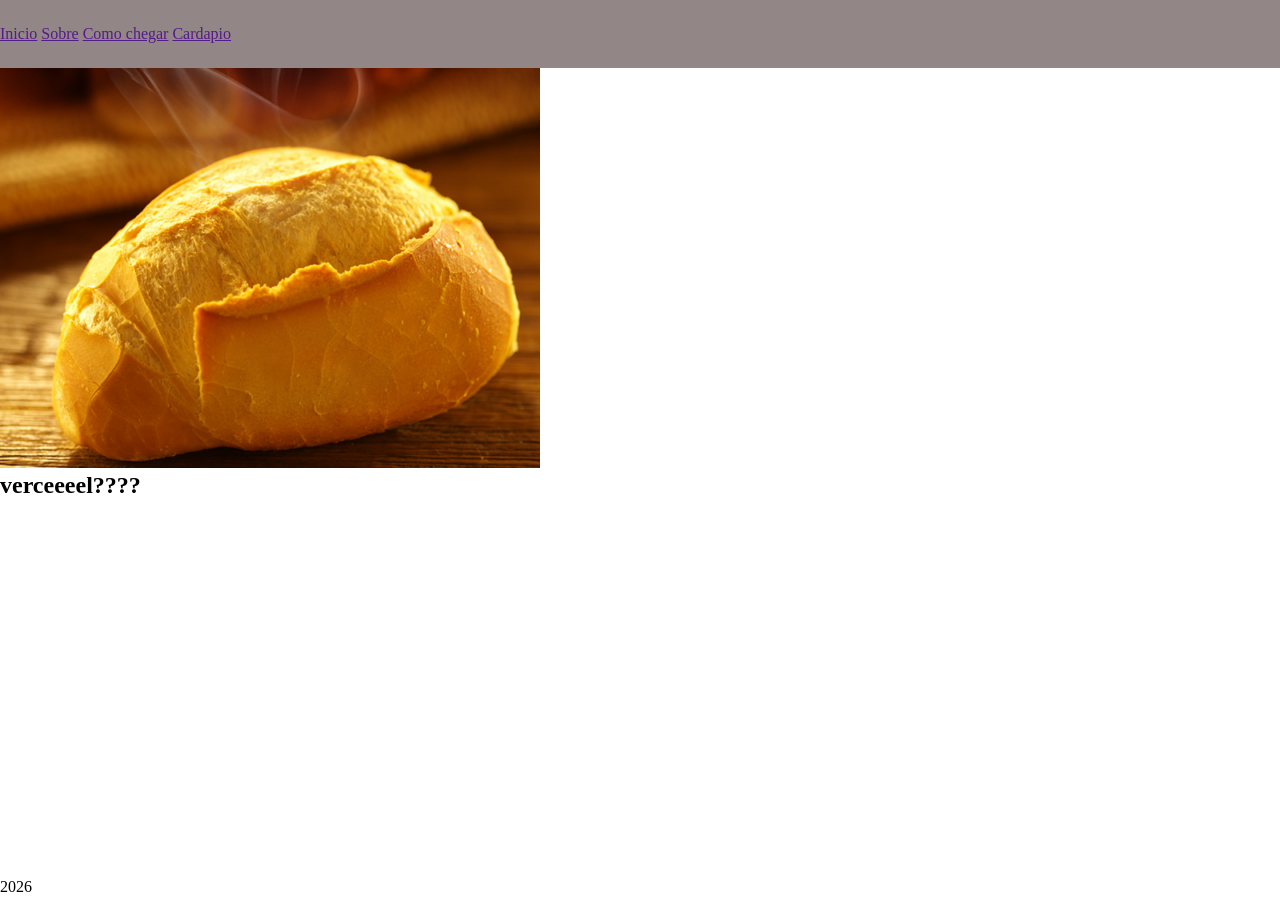
==== index.html @ 5df883b9 "terminar" ====
<!DOCTYPE html>
<html lang="pt-BR">

<head>
    <meta charset="UTF-8" />
    <meta name="viewport" content="width=device-width, initial-scale=1.0" />
    <link rel="stylesheet" href="./css/home.css">
    <title>Padoca Magica</title>
</head>

<body>
    <header id="Header" class="header">
        
        <nav class="navegar">
            <a href="">Inicio</a>
            <a href="">Sobre</a>
            <a href="">Como chegar</a>
            <a href="">Cardapio</a>
        </nav>
        
    </header>
    
    <main id="content" clas="content">
        <section id="hero" class="hero"> 
        <img src="./assets/img/heroImage.png" alt="logo da padoca">
        <svg><use href="./assets/icons/seta.svg"></svg>
        <h1>verceeeel????</h1>
    </section>
</main>


</body>

<footer class="footer">
    <P>2026</P>
</footer>
</html>
---- css/home.css ----
@import url(layout.css);

.hero{
background-color: var(--cor-alternativa);

    height: 90vh;
    
}
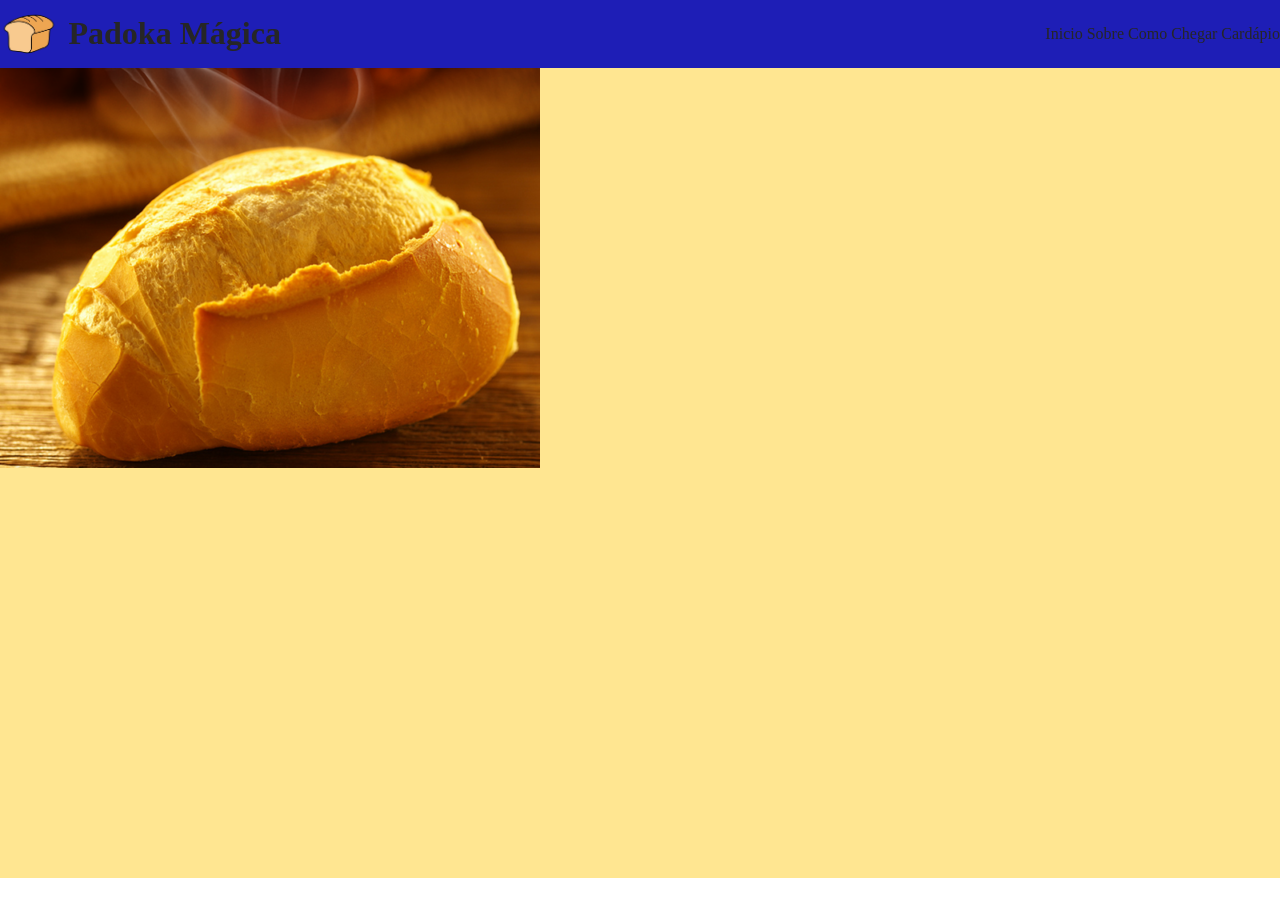
==== commit 2cee51a9: "n sei" ====
--- a/index.html
+++ b/index.html
@@ -1,37 +1,38 @@
 <!DOCTYPE html>
-<html lang="pt-BR">
-
+<html lang=" pt-BR">
+ 
 <head>
-    <meta charset="UTF-8" />
-    <meta name="viewport" content="width=device-width, initial-scale=1.0" />
-    <link rel="stylesheet" href="./css/home.css">
-    <title>Padoca Magica</title>
+<meta charset="UTF-8"/>
+<meta name=""viewport
+ content="wdth=device-width, initial-scale=1.0">
+  <title>Padoca Mágica</title>
+  <link rel="stylesheet" href=" ./css/home.css">
 </head>
-
-<body>
-    <header id="Header" class="header">
-        
-        <nav class="navegar">
+ 
+ <body>
+    <header id="header" class="header">
+        <div class="logoContainer">
+ 
+            <img src="./assets/img/LogoImage.png" alt="Logo da padoca">
+            <h1>Padoka Mágica</h1>
+        </div>
+ 
+        <nav class="navigation">
             <a href="">Inicio</a>
             <a href="">Sobre</a>
-            <a href="">Como chegar</a>
-            <a href="">Cardapio</a>
+            <a href="">Como Chegar</a>
+            <a href="">Cardápio</a>
         </nav>
-        
+       
+   
     </header>
-    
-    <main id="content" clas="content">
-        <section id="hero" class="hero"> 
-        <img src="./assets/img/heroImage.png" alt="logo da padoca">
-        <svg><use href="./assets/icons/seta.svg"></svg>
-        <h1>verceeeel????</h1>
-    </section>
-</main>
-
-
-</body>
-
-<footer class="footer">
-    <P>2026</P>
-</footer>
+ 
+    <main id="content">
+        <section id="hero" class="hero">
+            <img src="./assets/img/heroImage.png" alt="Pão quentinho">
+            <svg><use href="./assets/icons/seta.svg"></use></svg>
+        </section>
+       
+    </main>
+ </body>
 </html>
--- a/css/home.css
+++ b/css/home.css
@@ -1,8 +1,7 @@
 @import url(layout.css);
-
-.hero{
-background-color: var(--cor-alternativa);
-
+ 
+.hero {
+    background-color: var(--cor-alternativa);
+ 
     height: 90vh;
-    
 }
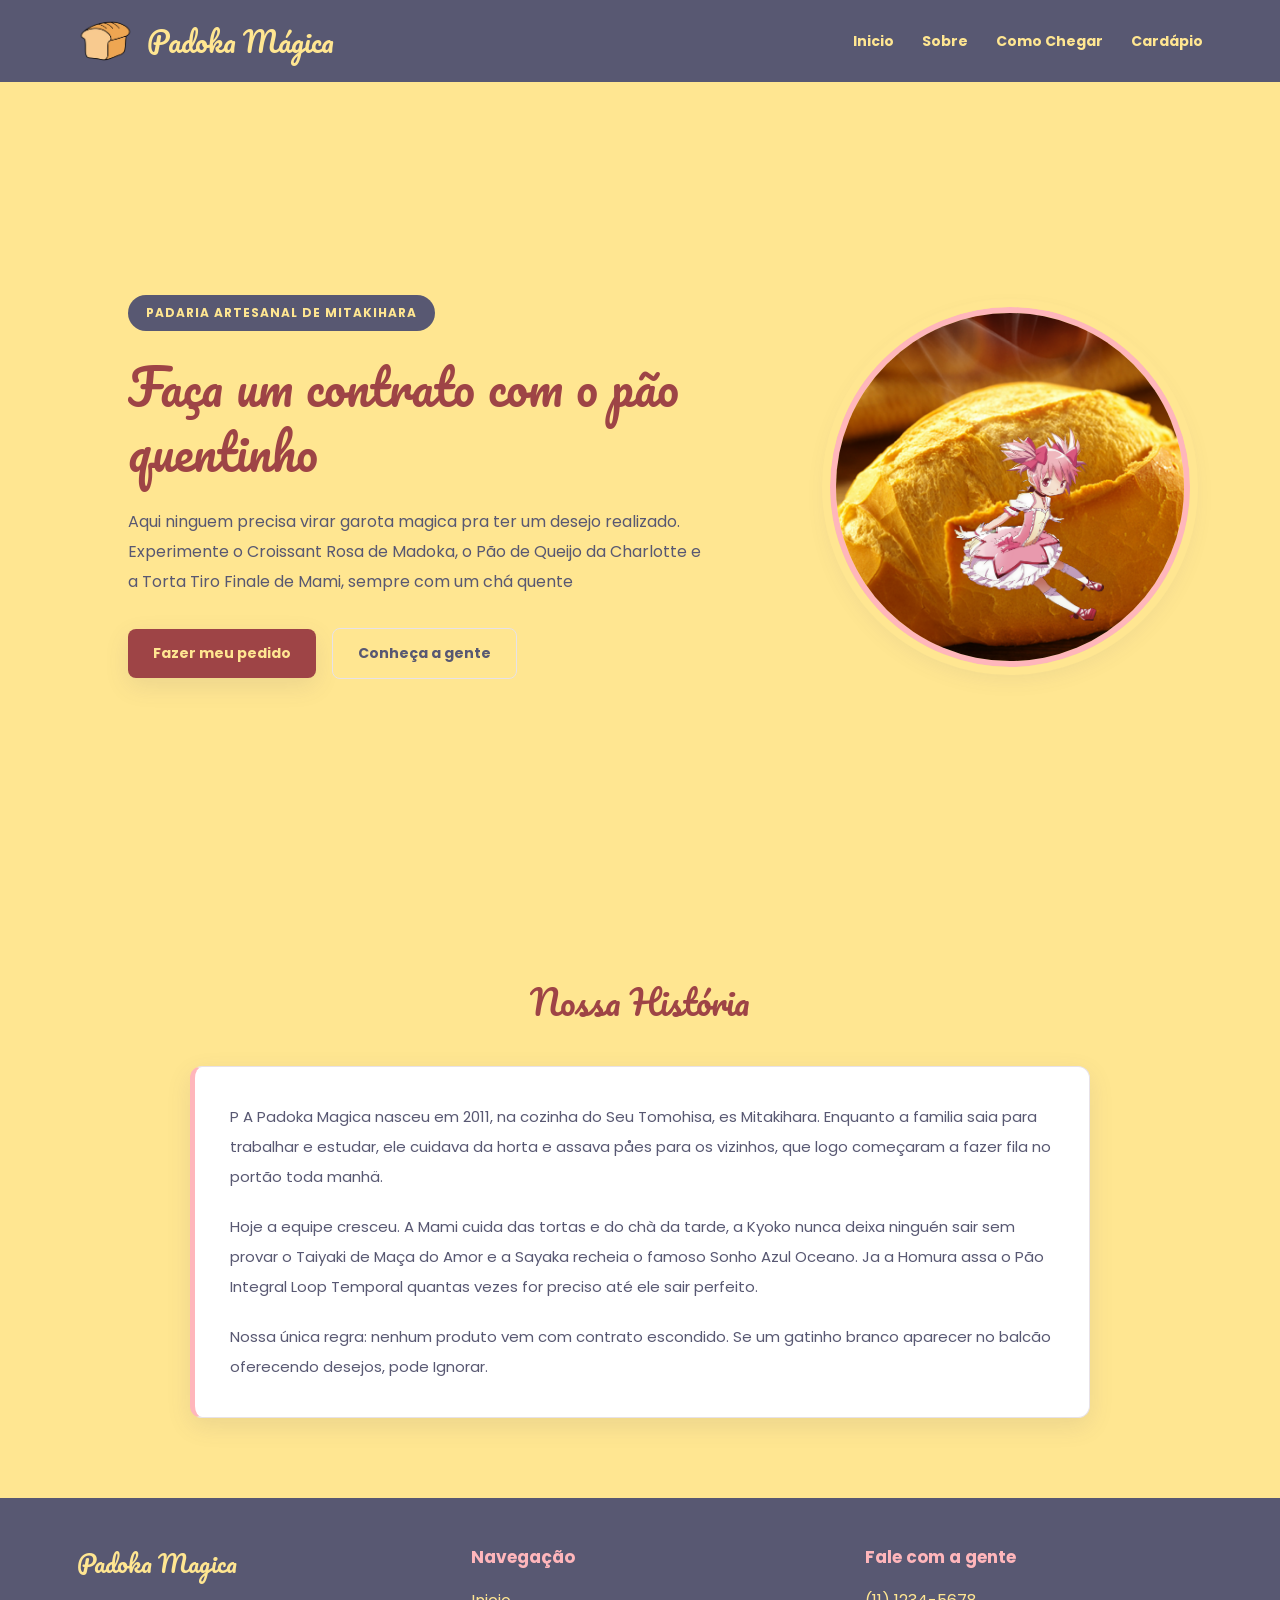
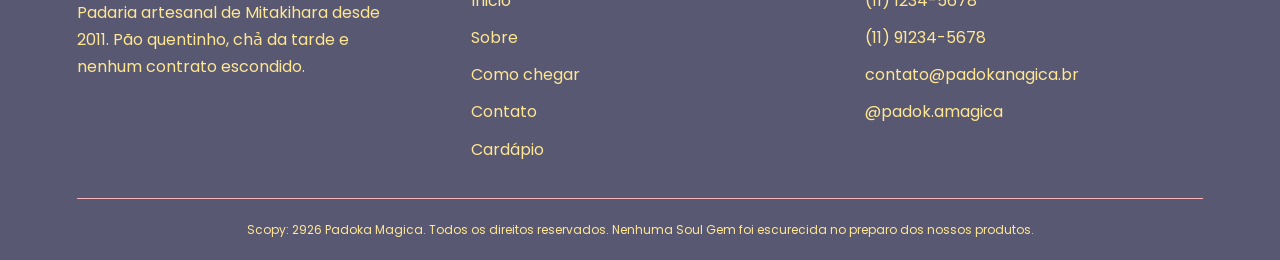
==== commit 22908b1b: "quase la" ====
--- a/index.html
+++ b/index.html
@@ -1,38 +1,109 @@
 <!DOCTYPE html>
 <html lang=" pt-BR">
- 
+
 <head>
-<meta charset="UTF-8"/>
-<meta name=""viewport
- content="wdth=device-width, initial-scale=1.0">
-  <title>Padoca Mágica</title>
-  <link rel="stylesheet" href=" ./css/home.css">
+    <meta charset="UTF-8" />
+    <meta name="" viewport content="wdth=device-width, initial-scale=1.0">
+    <title>Padoca Mágica</title>
+    <link rel="stylesheet" href=" ./css/home.css">
 </head>
- 
- <body>
+
+<body>
     <header id="header" class="header">
         <div class="logoContainer">
- 
+
             <img src="./assets/img/LogoImage.png" alt="Logo da padoca">
             <h1>Padoka Mágica</h1>
         </div>
- 
+
         <nav class="navigation">
             <a href="">Inicio</a>
             <a href="">Sobre</a>
             <a href="">Como Chegar</a>
             <a href="">Cardápio</a>
         </nav>
-       
-   
+
+
     </header>
- 
+
     <main id="content">
         <section id="hero" class="hero">
-            <img src="./assets/img/heroImage.png" alt="Pão quentinho">
-            <svg><use href="./assets/icons/seta.svg"></use></svg>
+            <div class="heroTexto">
+                <p class="heroTag">Padaria artesanal de Mitakihara</p>
+                <h1 class="heroTitulo">Faça um contrato com o pão quentinho</h1>
+                <p>
+                    Aqui ninguem precisa virar garota magica pra ter um desejo realizado. Experimente o Croissant Rosa
+                    de Madoka, o Pão de Queijo da Charlotte e a Torta Tiro Finale de Mami, sempre com um chá quente
+                </p>
+                <div class="heroBotoes">
+                    <a href="#contato" class="botao">Fazer meu pedido</a>
+                    <a href="#historia" class="botaoSecundario">Conheça a gente
+                    </a>
+
+                </div>
+            </div>
+
+            <div class="heroImagem">
+                <img src="./assets/img/heroImage.png" alt="Pão artesanal" class="imagemPao">
+
+                <img src="./assets/img/Madoka.png" class="imagemSobreposta">
+            </div>
         </section>
-       
+
+        <section id="historia" class="historia">
+            <h2 class="titulosecao">Nossa História</h2>
+            <div class="historiaconteudo">
+                <div class="historiaTexto">
+                    P
+                    A Padoka Magica nasceu em 2011, na cozinha do Seu Tomohisa, es Mitakihara. Enquanto a familia saia
+                    para trabalhar e estudar, ele cuidava da horta e assava påes para os vizinhos, que logo começaram a
+                    fazer fila no portão toda manhä.
+                    </p>
+                    <p>
+                        Hoje a equipe cresceu. A Mami cuida das tortas e do chà da tarde, a Kyoko nunca deixa ninguén
+                        sair sem provar o Taiyaki de Maça do Amor e a Sayaka recheia o famoso Sonho Azul Oceano. Ja a
+                        Homura assa o Pão Integral Loop Temporal quantas vezes for preciso até ele sair perfeito.
+                    </p>
+                    <p>
+                        Nossa única regra: nenhum produto vem com contrato escondido. Se um gatinho branco aparecer no
+                        balcão oferecendo desejos, pode Ignorar.
+                    </p>
+                </div>
+            </div>
+        </section>
+
+        <footer id="footer" class="footer">
+            <div class="footerContainer">
+                <div class="footerColuna">
+                    <p class="footerLogo">Padoka Magica</p>
+                    Padaria artesanal de Mitakihara desde 2011. Pão quentinho, chả da tarde e nenhum contrato escondido.
+                    </p>
+                </div>
+                <div class="footerColuna">
+                    <h3>Navegação</h3>
+                    <a href="./index.html#hero">Inicio</a>
+                    <a href="./index.html#historia">Sobre</a>
+                    <a href="/index.html#comoChegar">Como chegar</a>
+                    <a href="/index.html#contato">Contato</a>
+                    <a href="">Cardápio</a>
+                </div>
+                <div class="footerColuna">
+                    <h3>Fale com a gente</h3>
+                    <p>(11) 1234-5678</p>
+                    <p>(11) 91234-5678</p>
+                    <p>contato@padokanagica.br</p>
+                    <p>@padok.amagica</p>
+                </div>
+            </div>
+            <div class="copyright">
+                Scopy: 2926 Padoka Magica. Todos os direitos reservados. Nenhuma Soul Gem foi escurecida no preparo dos
+                nossos produtos.
+                </p>
+            </div>
+        </footer>
+
+
     </main>
- </body>
+</body>
+
 </html>
--- a/css/home.css
+++ b/css/home.css
@@ -1,7 +1,190 @@
-@import url(layout.css);
- 
+
+@import url('./layout.css');
+
+/* DESTAQUE PRINCIPAL */
 .hero {
-    background-color: var(--cor-alternativa);
- 
-    height: 90vh;
-}+    min-height: 90vh;
+    padding: 80px 10%;
+    background-color: var(--cor-amarela);
+
+    display: flex;
+    align-items: center;
+    justify-content: flex-start;
+
+    position: relative;
+    overflow: hidden;
+}
+
+/* DETALHE DECORATIVO */
+.heroImagem {
+    position: absolute;
+    width: 360px;
+    height: 360px;
+
+    right: 7%;
+    top: 50%;
+    transform: translateY(-50%);
+
+    border: 6px solid var(--cor-rosa);
+    outline: 8px solid var(--cor-amarela);
+    border-radius: 50%;
+
+    background-color: var(--cor-branca);
+    box-shadow: var(--sombra);
+}
+
+/* IMAGEM DO PÃO */
+.imagemPao {
+    width: 100%;
+    height: 100%;
+
+    object-fit: cover;
+    border-radius: 50%;
+}
+
+/* IMAGEM POR CIMA DO PÃO */
+.imagemSobreposta {
+    position: absolute;
+
+    width: 150px;
+    height: auto;
+
+    right: 80px;
+    bottom: 40px;
+
+    object-fit: contain;
+    z-index: 2;
+}
+
+.heroTexto {
+    width: 60%;
+    max-width: 680px;
+    position: relative;
+    z-index: 1;
+}
+
+.heroTag {
+    display: inline-block;
+    margin-bottom: 24px;
+    padding: 9px 18px;
+
+    background-color: var(--cor-azul);
+    color: var(--cor-branca);
+
+    border-radius: 30px;
+    font-size: 12px;
+    font-weight: bold;
+    letter-spacing: 1px;
+    text-transform: uppercase;
+}
+
+.heroTitulo {
+    margin-bottom: 22px;
+    color: var(--cor-vermelho);
+
+    font-family: "Fonte Titulo", cursive;
+    font-size: 48px;
+    font-weight: normal;
+    line-height: 1.35;
+}
+
+.heroTexto > p:not(.heroTag) {
+    max-width: 580px;
+    margin-bottom: 30px;
+
+    color: var(--cor-principal);
+    font-size: 16px;
+    line-height: 1.9;
+}
+
+/* BOTÕES */
+.heroBotoes {
+    display: flex;
+    align-items: center;
+    gap: 16px;
+    flex-wrap: wrap;
+}
+
+.botao,
+.botaoSecundario {
+    display: inline-block;
+    padding: 14px 25px;
+    border-radius: 8px;
+
+    font-family: "Fonte Corpo", sans-serif;
+    font-size: 14px;
+    font-weight: bold;
+    text-decoration: none;
+
+    transition:
+        background-color 0.3s ease,
+        color 0.3s ease,
+        transform 0.3s ease,
+        box-shadow 0.3s ease;
+}
+
+.botao {
+    background-color: var(--cor-vermelho);
+    color: var(--cor-branca);
+    box-shadow: var(--sombra);
+}
+
+.botao:hover {
+    background-color: var(--cor-principal);
+    transform: translateY(-3px);
+}
+
+.botaoSecundario {
+    background-color: var(--cor-branca);
+    color: var(--cor-principal);
+    border: 1px solid var(--borda);
+}
+
+.botaoSecundario:hover {
+    background-color: var(--cor-rosa);
+    color: var(--cor-principal);
+    transform: translateY(-3px);
+}
+
+/* HISTÓRIA */
+.historia {
+    padding: 80px 10%;
+    background-color: var(--cor-branca);
+}
+
+.titulosecao {
+    margin-bottom: 35px;
+    color: var(--cor-vermelho);
+
+    font-family: "Fonte Titulo", cursive;
+    font-size: 34px;
+    font-weight: normal;
+    text-align: center;
+}
+
+.historiaconteudo {
+    max-width: 900px;
+    margin: 0 auto;
+    padding: 35px;
+
+    background-color: #FFFFFF;
+    border: 1px solid var(--borda);
+    border-left: 5px solid var(--cor-rosa);
+    border-radius: 12px;
+
+    box-shadow: var(--sombra);
+}
+
+.historiaTexto {
+    color: var(--texto-principal);
+    font-size: 15px;
+    line-height: 2;
+}
+
+.historiaTexto p {
+    margin-bottom: 20px;
+}
+
+.historiaTexto p:last-child {
+    margin-bottom: 0;
+}
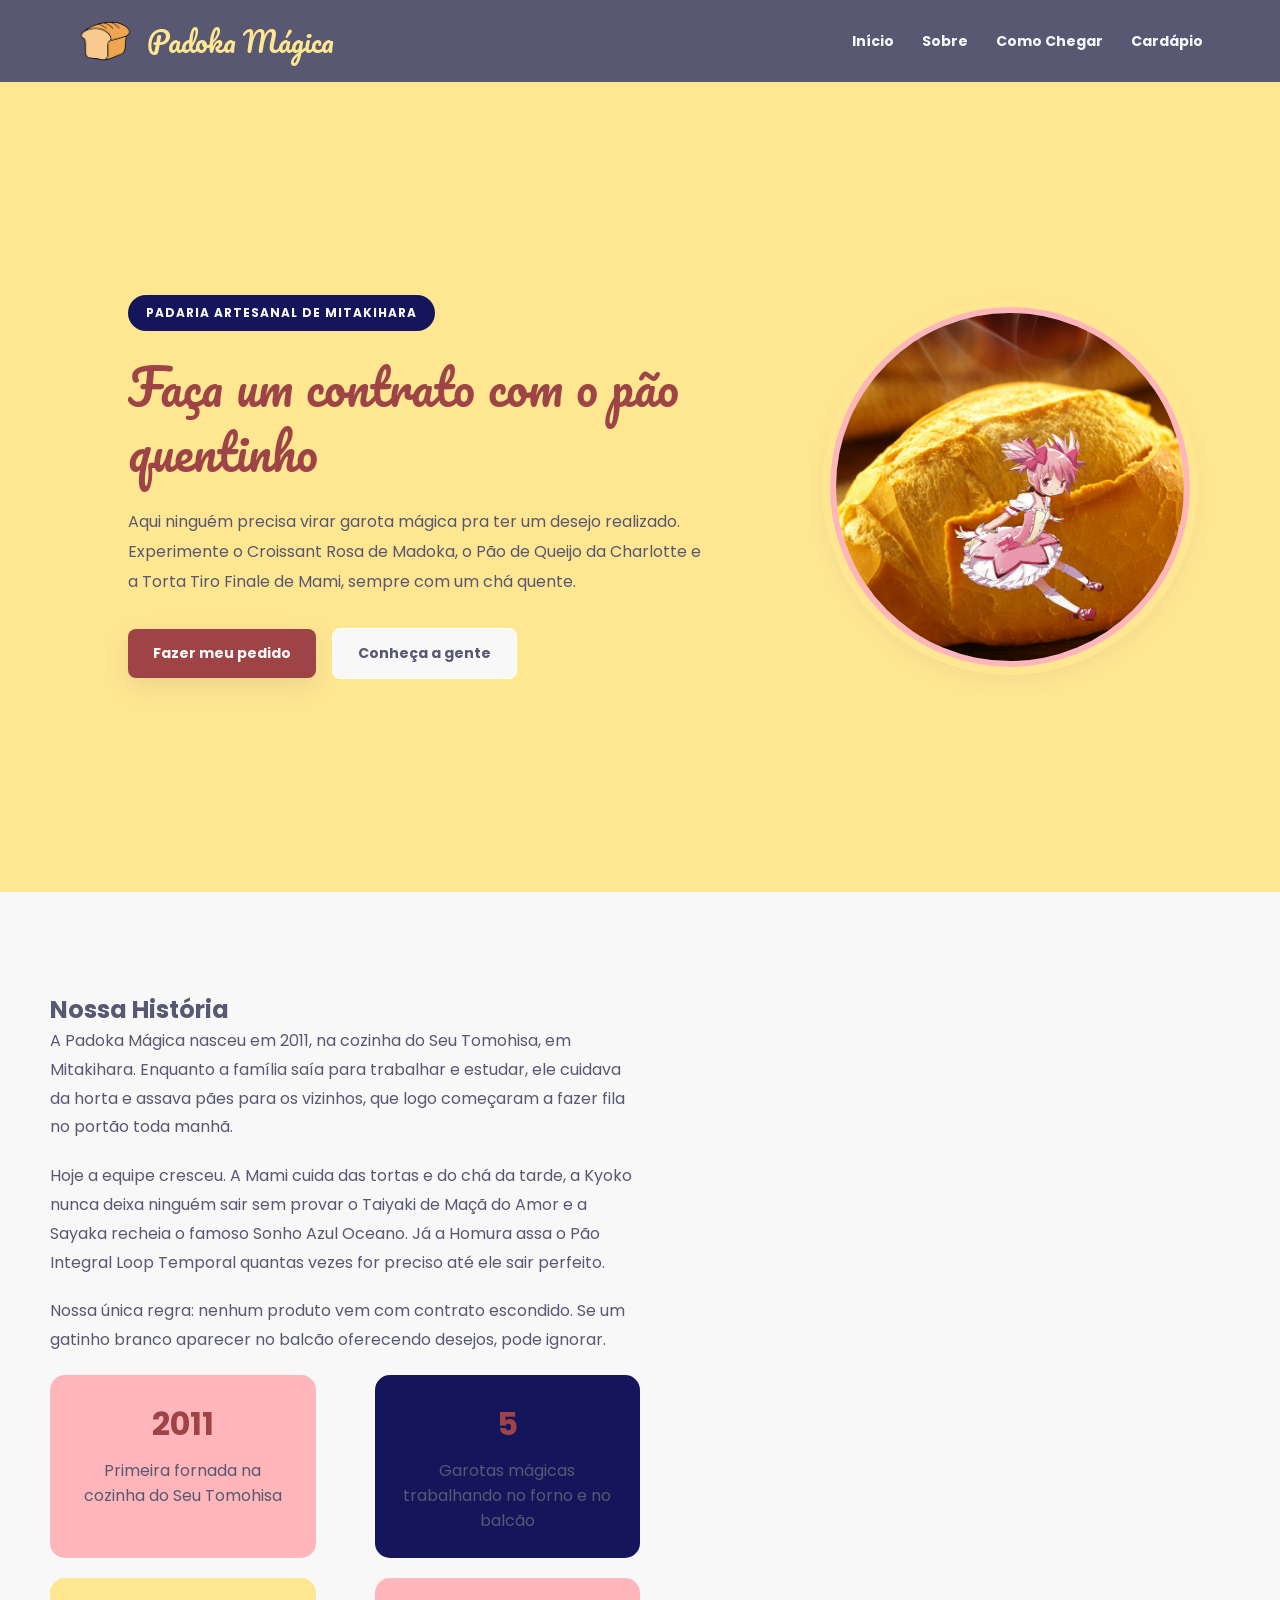
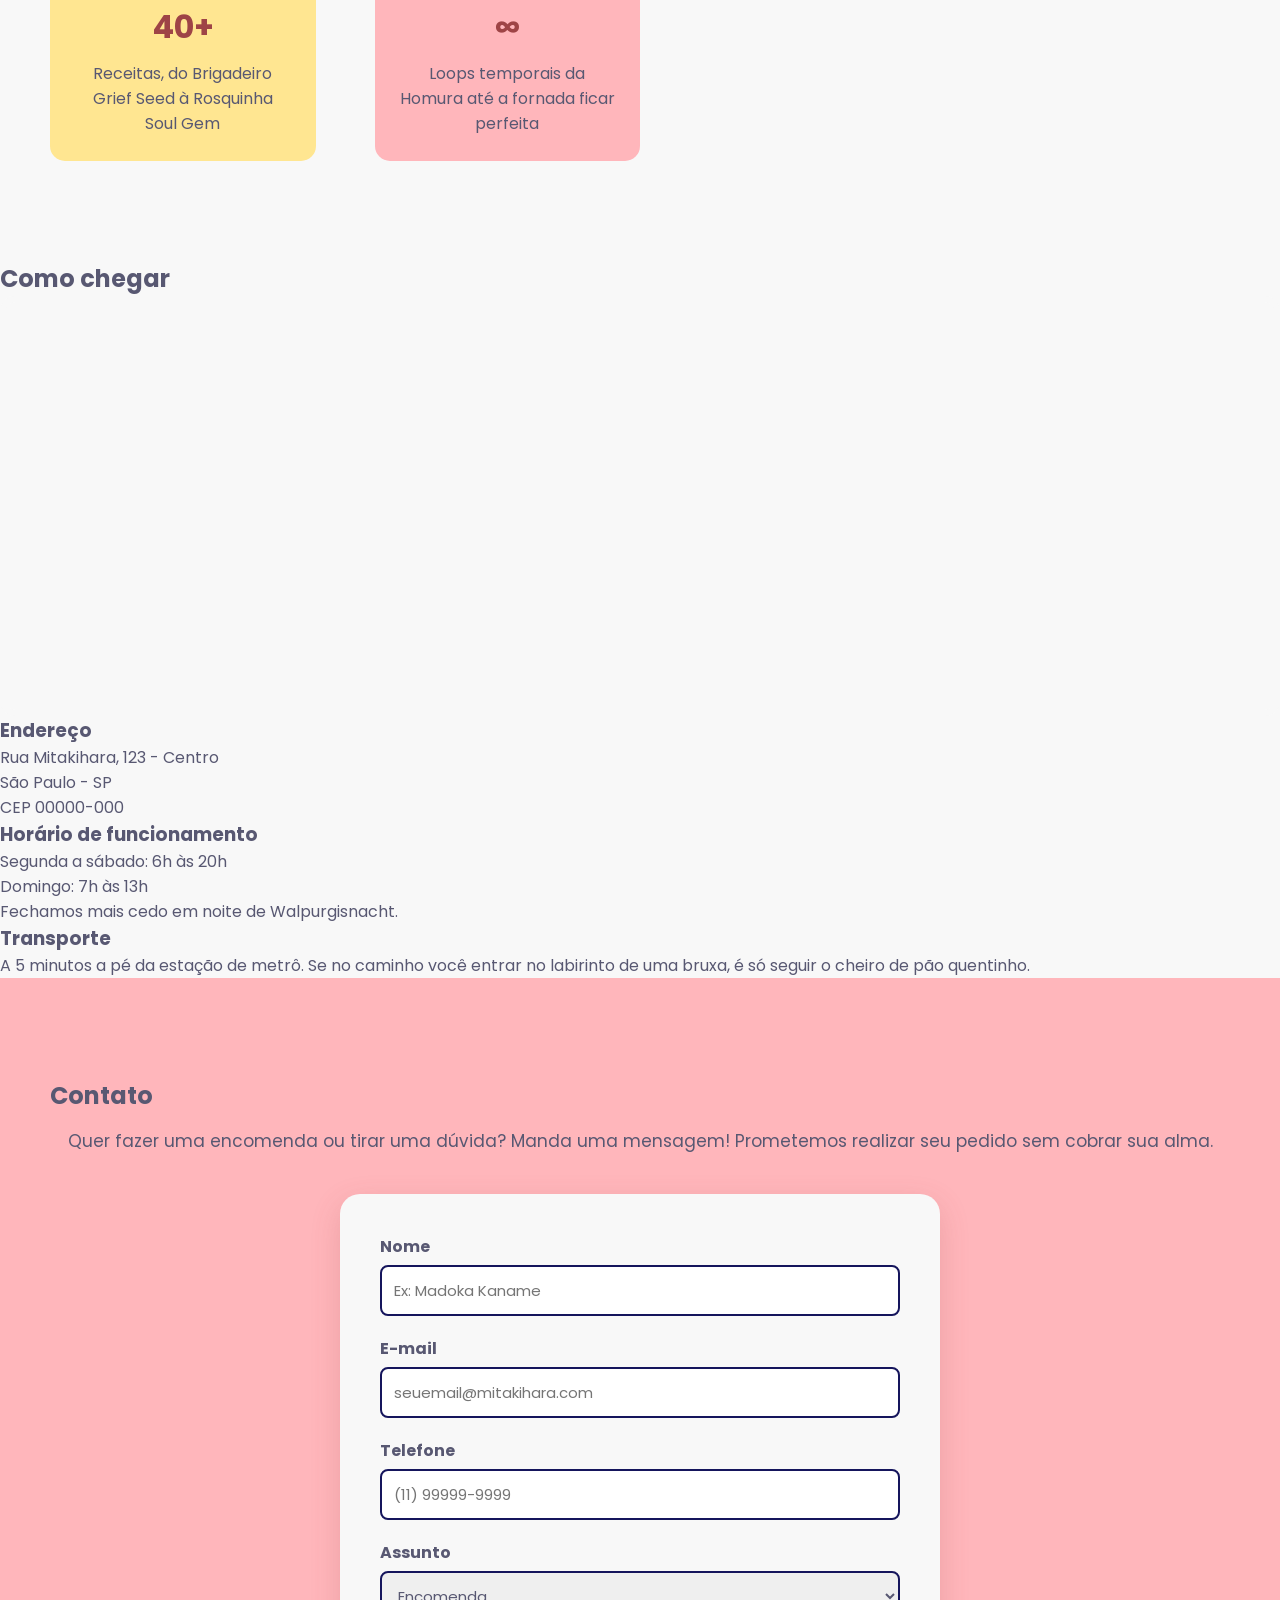
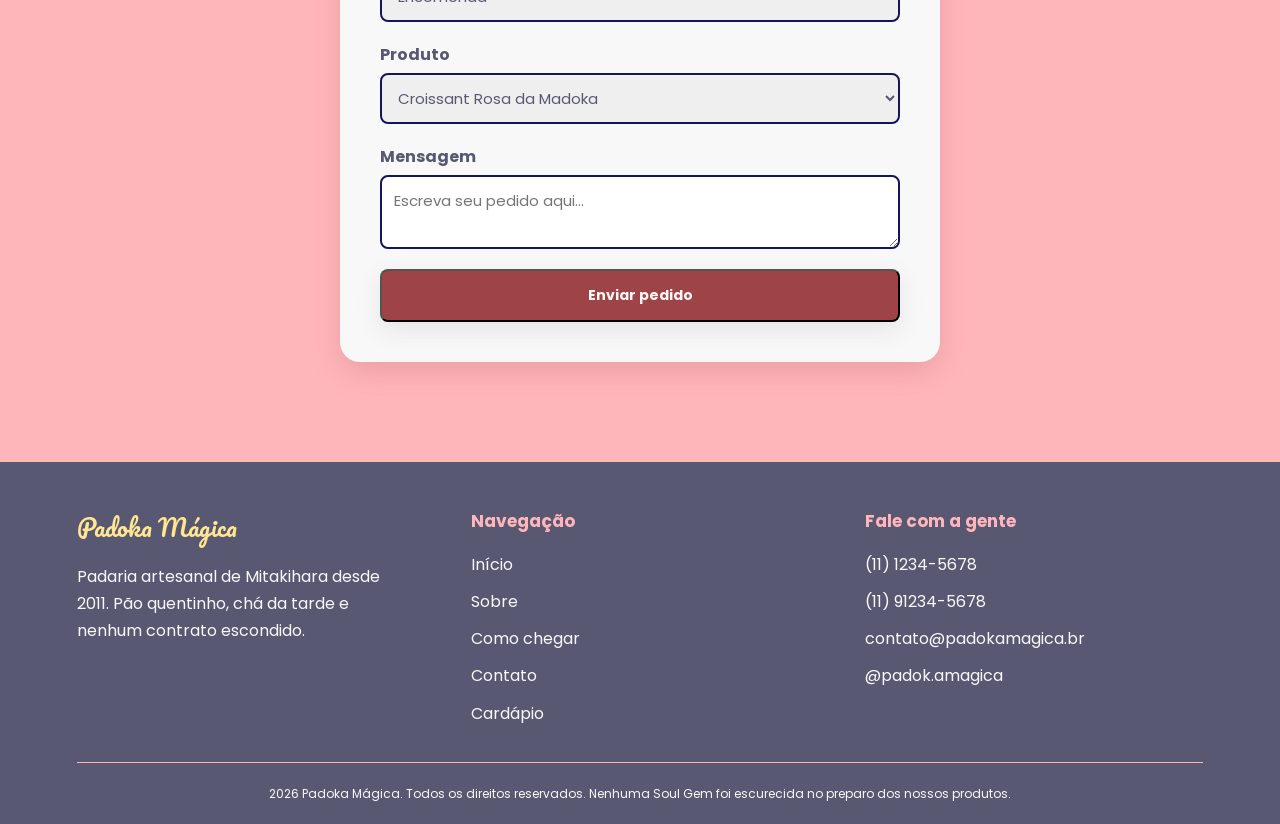
==== commit 306d2343: "so fznd save" ====
--- a/index.html
+++ b/index.html
@@ -1,109 +1,196 @@
 <!DOCTYPE html>
-<html lang=" pt-BR">
-
+<html lang="pt-BR">
+ 
 <head>
     <meta charset="UTF-8" />
-    <meta name="" viewport content="wdth=device-width, initial-scale=1.0">
-    <title>Padoca Mágica</title>
-    <link rel="stylesheet" href=" ./css/home.css">
+    <meta name="viewport" content="width=device-width, initial-scale=1.0" />
+    <title>Padoka Mágica</title>
+    <link rel="stylesheet" href="./css/home.css">
 </head>
-
+ 
 <body>
     <header id="header" class="header">
         <div class="logoContainer">
-
-            <img src="./assets/img/LogoImage.png" alt="Logo da padoca">
+            <img src="./assets/img/LogoImage.png" alt="Logo da Padoka Mágica">
             <h1>Padoka Mágica</h1>
         </div>
-
+ 
         <nav class="navigation">
-            <a href="">Inicio</a>
-            <a href="">Sobre</a>
-            <a href="">Como Chegar</a>
-            <a href="">Cardápio</a>
+            <a href="#hero">Início</a>
+            <a href="#historia">Sobre</a>
+            <a href="#comoChegar">Como Chegar</a>
+            <a href="#cardapio">Cardápio</a>
         </nav>
-
-
     </header>
-
+ 
     <main id="content">
         <section id="hero" class="hero">
             <div class="heroTexto">
                 <p class="heroTag">Padaria artesanal de Mitakihara</p>
                 <h1 class="heroTitulo">Faça um contrato com o pão quentinho</h1>
                 <p>
-                    Aqui ninguem precisa virar garota magica pra ter um desejo realizado. Experimente o Croissant Rosa
-                    de Madoka, o Pão de Queijo da Charlotte e a Torta Tiro Finale de Mami, sempre com um chá quente
+                    Aqui ninguém precisa virar garota mágica pra ter um desejo realizado. Experimente o Croissant Rosa
+                    de Madoka, o Pão de Queijo da Charlotte e a Torta Tiro Finale de Mami, sempre com um chá quente.
                 </p>
                 <div class="heroBotoes">
                     <a href="#contato" class="botao">Fazer meu pedido</a>
-                    <a href="#historia" class="botaoSecundario">Conheça a gente
-                    </a>
-
+                    <a href="#historia" class="botaoSecundario">Conheça a gente</a>
                 </div>
             </div>
-
+ 
             <div class="heroImagem">
                 <img src="./assets/img/heroImage.png" alt="Pão artesanal" class="imagemPao">
-
-                <img src="./assets/img/Madoka.png" class="imagemSobreposta">
+                <img src="./assets/img/Madoka.png" alt="Madoka segurando um croissant rosa" class="imagemSobreposta">
             </div>
         </section>
-
+ 
         <section id="historia" class="historia">
-            <h2 class="titulosecao">Nossa História</h2>
-            <div class="historiaconteudo">
+            <h2 class="tituloSecao">Nossa História</h2>
+            <div class="historiaConteudo">
                 <div class="historiaTexto">
-                    P
-                    A Padoka Magica nasceu em 2011, na cozinha do Seu Tomohisa, es Mitakihara. Enquanto a familia saia
-                    para trabalhar e estudar, ele cuidava da horta e assava påes para os vizinhos, que logo começaram a
-                    fazer fila no portão toda manhä.
+                    <p>
+                        A Padoka Mágica nasceu em 2011, na cozinha do Seu Tomohisa, em Mitakihara. Enquanto a família
+                        saía para trabalhar e estudar, ele cuidava da horta e assava pães para os vizinhos, que logo
+                        começaram a fazer fila no portão toda manhã.
                     </p>
                     <p>
-                        Hoje a equipe cresceu. A Mami cuida das tortas e do chà da tarde, a Kyoko nunca deixa ninguén
-                        sair sem provar o Taiyaki de Maça do Amor e a Sayaka recheia o famoso Sonho Azul Oceano. Ja a
+                        Hoje a equipe cresceu. A Mami cuida das tortas e do chá da tarde, a Kyoko nunca deixa ninguém
+                        sair sem provar o Taiyaki de Maçã do Amor e a Sayaka recheia o famoso Sonho Azul Oceano. Já a
                         Homura assa o Pão Integral Loop Temporal quantas vezes for preciso até ele sair perfeito.
                     </p>
                     <p>
                         Nossa única regra: nenhum produto vem com contrato escondido. Se um gatinho branco aparecer no
-                        balcão oferecendo desejos, pode Ignorar.
+                        balcão oferecendo desejos, pode ignorar.
+                    </p>
+                </div>
+ 
+                <div class="historiaCards">
+                    <div class="card">
+                        <span class="cardNumero">2011</span>
+                        <p>Primeira fornada na cozinha do Seu Tomohisa</p>
+                    </div>
+ 
+                    <div class="card cardAzul">
+                        <span class="cardNumero">5</span>
+                        <p>Garotas mágicas trabalhando no forno e no balcão</p>
+                    </div>
+ 
+                    <div class="card cardAmarelo">
+                        <span class="cardNumero">40+</span>
+                        <p>Receitas, do Brigadeiro Grief Seed à Rosquinha Soul Gem</p>
+                    </div>
+ 
+                    <div class="card">
+                        <span class="cardNumero">&infin;</span>
+                        <p>Loops temporais da Homura até a fornada ficar perfeita</p>
+                    </div>
+                </div>
+            </div>
+        </section>
+ 
+        <section id="comoChegar" class="comoChegar">
+            <h2 class="tituloSecao">Como chegar</h2>
+            <div class="comoChegarConteudo">
+                <div class="mapa">
+                    <iframe
+                        src="https://maps.google.com/maps?q=Pra%C3%A7a%20da%20S%C3%A9%2C%20S%C3%A3o%20Paulo&z=15&output=embed"
+                        loading="lazy" title="Mapa da Padoka Mágica"></iframe>
+                </div>
+                <div class="infoEndereco">
+                    <h3>Endereço</h3>
+                    <p>
+                        Rua Mitakihara, 123 - Centro<br />São Paulo - SP<br />CEP 00000-000
+                    </p>
+                    <h3>Horário de funcionamento</h3>
+                    <p>
+                        Segunda a sábado: 6h às 20h<br />Domingo: 7h às 13h<br />Fechamos mais cedo em noite de
+                        Walpurgisnacht.
+                    </p>
+                    <h3>Transporte</h3>
+                    <p>
+                        A 5 minutos a pé da estação de metrô. Se no caminho você entrar no labirinto de uma bruxa, é só
+                        seguir o cheiro de pão quentinho.
                     </p>
                 </div>
             </div>
         </section>
-
-        <footer id="footer" class="footer">
-            <div class="footerContainer">
-                <div class="footerColuna">
-                    <p class="footerLogo">Padoka Magica</p>
-                    Padaria artesanal de Mitakihara desde 2011. Pão quentinho, chả da tarde e nenhum contrato escondido.
-                    </p>
-                </div>
-                <div class="footerColuna">
-                    <h3>Navegação</h3>
-                    <a href="./index.html#hero">Inicio</a>
-                    <a href="./index.html#historia">Sobre</a>
-                    <a href="/index.html#comoChegar">Como chegar</a>
-                    <a href="/index.html#contato">Contato</a>
-                    <a href="">Cardápio</a>
-                </div>
-                <div class="footerColuna">
-                    <h3>Fale com a gente</h3>
-                    <p>(11) 1234-5678</p>
-                    <p>(11) 91234-5678</p>
-                    <p>contato@padokanagica.br</p>
-                    <p>@padok.amagica</p>
-                </div>
-            </div>
-            <div class="copyright">
-                Scopy: 2926 Padoka Magica. Todos os direitos reservados. Nenhuma Soul Gem foi escurecida no preparo dos
-                nossos produtos.
+ 
+        <section id="contato" class="contato">
+            <h2 class="tituloSecao">Contato</h2>
+            <p class="contatoTexto">
+                Quer fazer uma encomenda ou tirar uma dúvida? Manda uma mensagem!
+                Prometemos realizar seu pedido sem cobrar sua alma.
+            </p>
+            <form id="formContato" class="formulario" action="#">
+                <label for="nome">Nome</label>
+                <input type="text" id="nome" name="nome" placeholder="Ex: Madoka Kaname" required />
+ 
+                <label for="email">E-mail</label>
+                <input type="email" id="email" name="email" placeholder="seuemail@mitakihara.com" required />
+ 
+                <label for="telefone">Telefone</label>
+                <input type="tel" id="telefone" name="telefone" placeholder="(11) 99999-9999" />
+ 
+                <label for="assunto">Assunto</label>
+                <select id="assunto" name="assunto">
+                    <option value="encomenda">Encomenda</option>
+                    <option value="duvida">Dúvida</option>
+                    <option value="elogio">Elogio</option>
+                    <option value="desejo">Fazer um desejo (não recomendamos)</option>
+                </select>
+ 
+                <label for="produto">Produto</label>
+                <select id="produto" name="produto">
+                    <option value="croissant">Croissant Rosa da Madoka</option>
+                    <option value="paoQueijo">Pão de Queijo da Charlotte</option>
+                    <option value="torta">Torta Tiro Finale da Mami</option>
+                    <option value="taiyaki">Taiyaki de Maçã do Amor da Kyoko</option>
+                    <option value="sonho">Sonho Azul Oceano da Sayaka</option>
+                    <option value="integral">Pão Integral Loop Temporal da Homura</option>
+                    <option value="rosquinha">Rosquinha Soul Gem</option>
+                    <option value="brigadeiro">Brigadeiro Grief Seed</option>
+                    <option value="cafe">Café Walpurgisnacht (extra forte)</option>
+                </select>
+ 
+                <label for="mensagem">Mensagem</label>
+                <textarea id="mensagem" name="mensagem" placeholder="Escreva seu pedido aqui..." required></textarea>
+ 
+                <button type="submit" class="botao botaoEnviar">Enviar pedido</button>
+            </form>
+        </section>
+    </main>
+ 
+    <footer id="footer" class="footer">
+        <div class="footerContainer">
+            <div class="footerColuna">
+                <p class="footerLogo">Padoka Mágica</p>
+                <p>
+                    Padaria artesanal de Mitakihara desde 2011. Pão quentinho, chá da tarde e nenhum contrato escondido.
                 </p>
             </div>
-        </footer>
-
-
-    </main>
+            <div class="footerColuna">
+                <h3>Navegação</h3>
+                <a href="./index.html#hero">Início</a>
+                <a href="./index.html#historia">Sobre</a>
+                <a href="./index.html#comoChegar">Como chegar</a>
+                <a href="./index.html#contato">Contato</a>
+                <a href="./index.html#cardapio">Cardápio</a>
+            </div>
+            <div class="footerColuna">
+                <h3>Fale com a gente</h3>
+                <p>(11) 1234-5678</p>
+                <p>(11) 91234-5678</p>
+                <p>contato@padokamagica.br</p>
+                <p>@padok.amagica</p>
+            </div>
+        </div>
+        <div class="copyright">
+            <p>
+              2026 Padoka Mágica. Todos os direitos reservados. Nenhuma Soul Gem foi escurecida no preparo dos
+                nossos produtos.
+            </p>
+        </div>
+    </footer>
 </body>
-
+ 
 </html>
--- a/css/home.css
+++ b/css/home.css
@@ -1,4 +1,3 @@
-
 @import url('./layout.css');
 
 /* DESTAQUE PRINCIPAL */
@@ -88,7 +87,7 @@
     line-height: 1.35;
 }
 
-.heroTexto > p:not(.heroTag) {
+.heroTexto>p:not(.heroTag) {
     max-width: 580px;
     margin-bottom: 30px;
 
@@ -146,45 +145,223 @@
     transform: translateY(-3px);
 }
 
-/* HISTÓRIA */
 .historia {
-    padding: 80px 10%;
+    padding: 100px 50px;
     background-color: var(--cor-branca);
 }
 
 .titulosecao {
-    margin-bottom: 35px;
+    margin-bottom: 50px;
+    
+    font-family: "Fonte Titulo";
+    font-size: 42px;
+    font-weight: 300;
+    text-align: center;
     color: var(--cor-vermelho);
-
-    font-family: "Fonte Titulo", cursive;
-    font-size: 34px;
-    font-weight: normal;
-    text-align: center;
 }
 
 .historiaconteudo {
-    max-width: 900px;
-    margin: 0 auto;
-    padding: 35px;
-
-    background-color: #FFFFFF;
-    border: 1px solid var(--borda);
-    border-left: 5px solid var(--cor-rosa);
-    border-radius: 12px;
-
-    box-shadow: var(--sombra);
+  display: flex;   
+  allign-items: center;
+  gap: 50px;
 }
 
 .historiaTexto {
-    color: var(--texto-principal);
-    font-size: 15px;
-    line-height: 2;
+  width: 50%;
 }
 
 .historiaTexto p {
     margin-bottom: 20px;
-}
-
-.historiaTexto p:last-child {
-    margin-bottom: 0;
-}
+    font-size: 16px;
+    line-height: 1.8;
+}
+
+.historiaCards {
+width: 50%;
+display: flex;
+flex-wrap: wrap;
+justify-content: space-between;
+gap: 20px;
+}
+
+.card {
+width: 45%;
+padding: 25px;
+background-color: var(--cor-rosa);
+border-radius: 15px;
+text-align: center;
+transition: 300ms;
+}
+
+.card:hover {
+    transform: scale(1.05);
+}
+
+.cardNumero {
+    display: block;
+    margin-bottom: 10px;
+    font-size: 32px;
+    font-weight: bold;
+    color: var(--cor-vermelho);
+}
+
+.cardAzul {
+    background-color: var(--cor-azul);
+}
+
+.cardAmarelo {
+    background-color: var(--cor-amarela);
+}
+
+.mapa iframe {
+    display: block;
+    width: 100%;
+    height: 420px;
+    border: 6px solid var(--cor-branca);
+    border-radius: 15px;
+
+    .infoEndereco {
+        width: 40%;
+        padding: 35px;
+        background-color: var(--cor-branca);
+        border-radius: 15px;
+
+        .infoEndereco h3 {
+            margin-bottom: 8px;
+            font-size: 20px;
+            color: var(--cor-vermelho);
+        }
+
+        .infoEndereco p {
+            margin-bottom: 25px;
+            line-height: 1.6;
+        }
+    }
+
+    .historia,
+    .comoChegar,
+    .contato {
+        padding: 70px 20px;
+    }
+
+    .tituloSecao {
+        font-size: 34px;
+    }
+
+    .historiaConteudo,
+    .comoChegarConteudo {
+        flex-direction: column;
+    }
+
+    .historiaTexto,
+    .historiaCards,
+    .mapa,
+    .infoEndereco,
+    .card {
+        width: 100%;
+    }
+
+    .formulario {
+        padding: 25px;
+    }
+}
+
+.contato {
+    padding: 100px 50px;
+    background-color: var(--cor-rosa);
+}
+
+.contato .tituloSecao {
+    margin-bottom: 15px;
+}
+
+.contatoTexto {
+    margin-bottom: 40px;
+    font-size: 17px;
+    text-align: center;
+}
+
+.formulario {
+    display: flex;
+    flex-direction: column;
+    max-width: 600px;
+    margin: 0 auto;
+    padding: 40px;
+    background-color: var(--cor-branca);
+    border-radius: 20px;
+    box-shadow: 0px 10px 30px rgba(158, 68, 70, 0.2);
+}
+
+.formulario label {
+    margin-bottom: 6px;
+    font-weight: bold;
+}
+
+.formulario input,
+.formulario select,
+.formulario textarea {
+    margin-bottom: 20px;
+    padding: 12px;
+    border: 2px solid var(--cor-azul);
+    border-radius: 8px;
+    font-family: inherit;
+    font-size: 15px;
+    color: var(--cor-roxa);
+}
+
+
+@media (max-width: 768px) {
+    .hero {
+        flex-direction: column;
+        padding: 190px 20px 60px;
+    }
+
+    .heroTexto,
+    .heroImagem {
+        width: 100%;
+    }
+
+    .heroTexto {
+        text-align: center;
+    }
+
+    .heroTag {
+        margin: 0 auto 20px;
+    }
+
+    .heroTitulo {
+        font-size: 38px;
+    }
+
+    .botaoSecundario {
+        margin-left: 0;
+        margin-top: 10px;
+    }
+
+    .circulo {
+        width: 250px;
+        height: 250px;
+        margin-top: 40px;
+    }
+
+    .selo {
+        width: 85px;
+        height: 85px;
+        right: 20px;
+        font-size: 14px;
+    }
+
+    .comoChegar {
+        padding: 100px 50px;
+        background-color: var(--cor-azul);
+    }
+
+    .comoChegarConteudo {
+        display: flex;
+        gap: 40px;
+    }
+
+    .mapa {
+        width: 60%;
+    }
+}
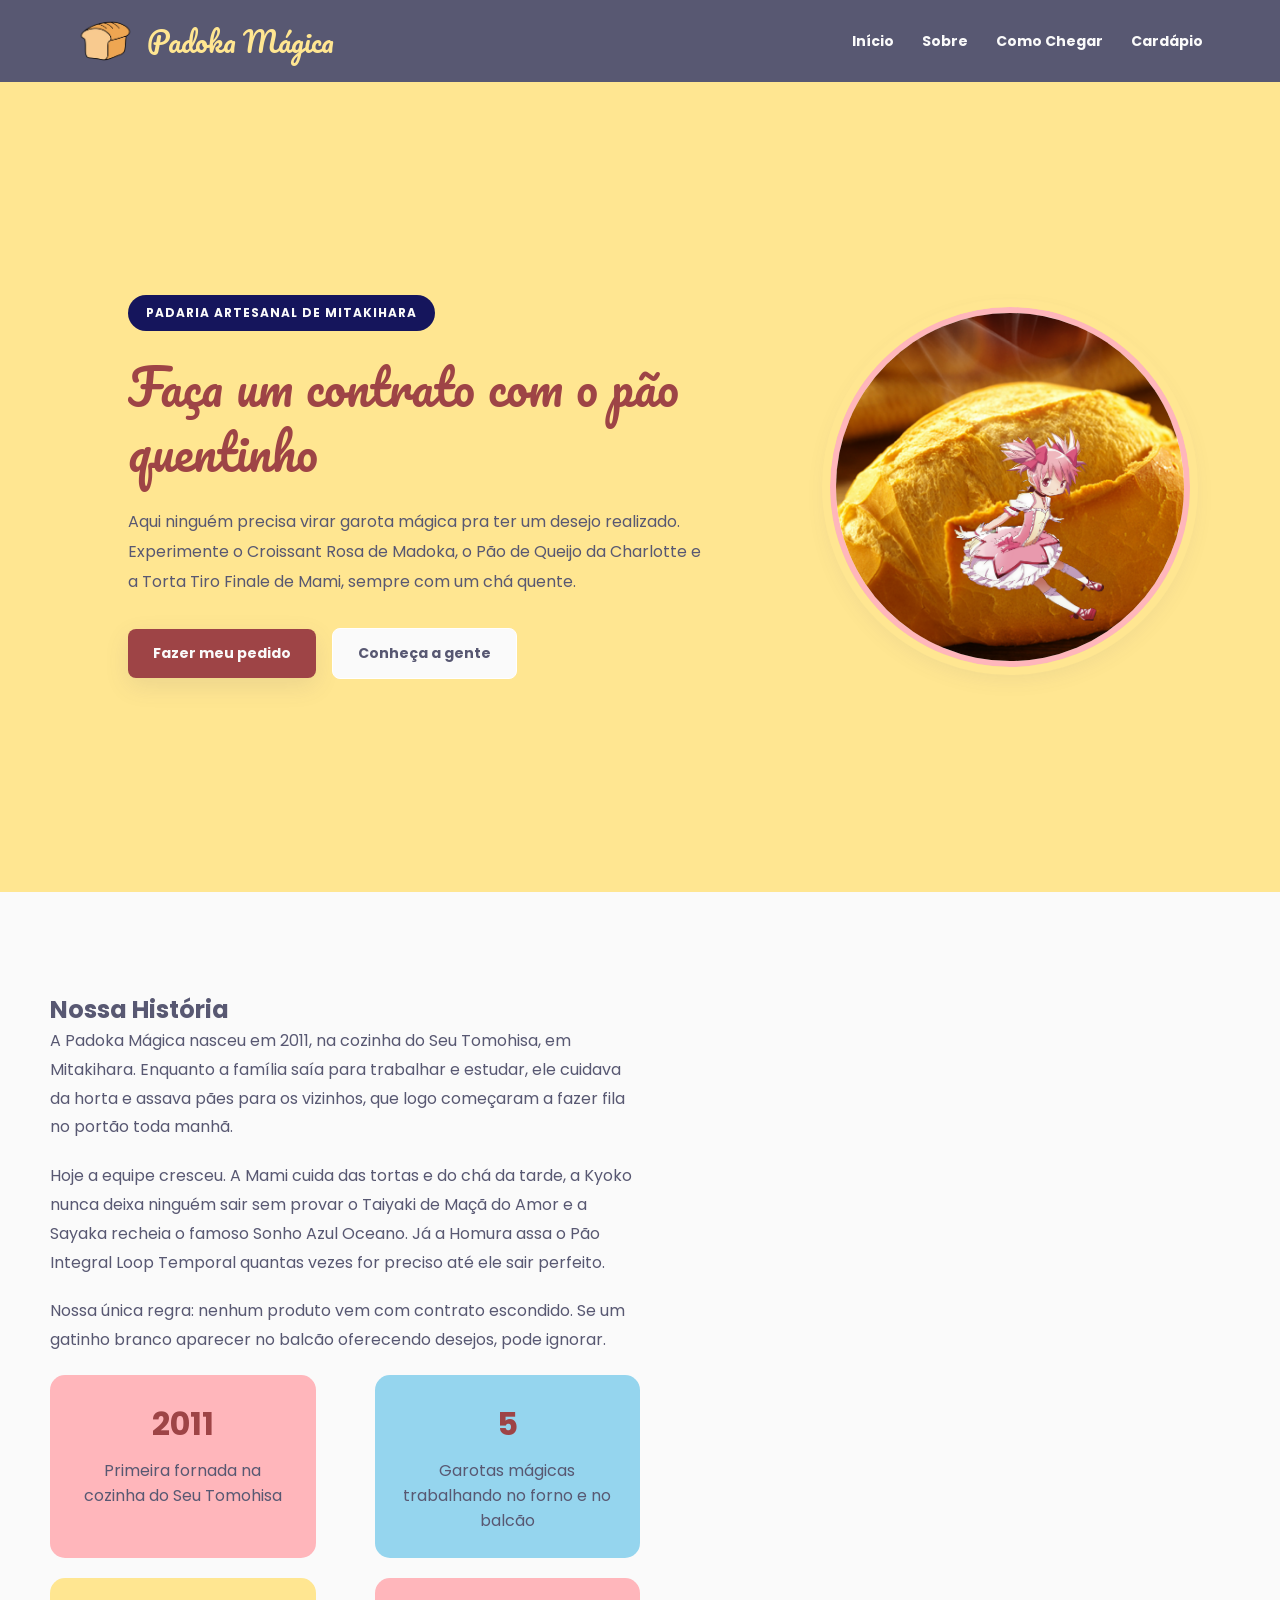
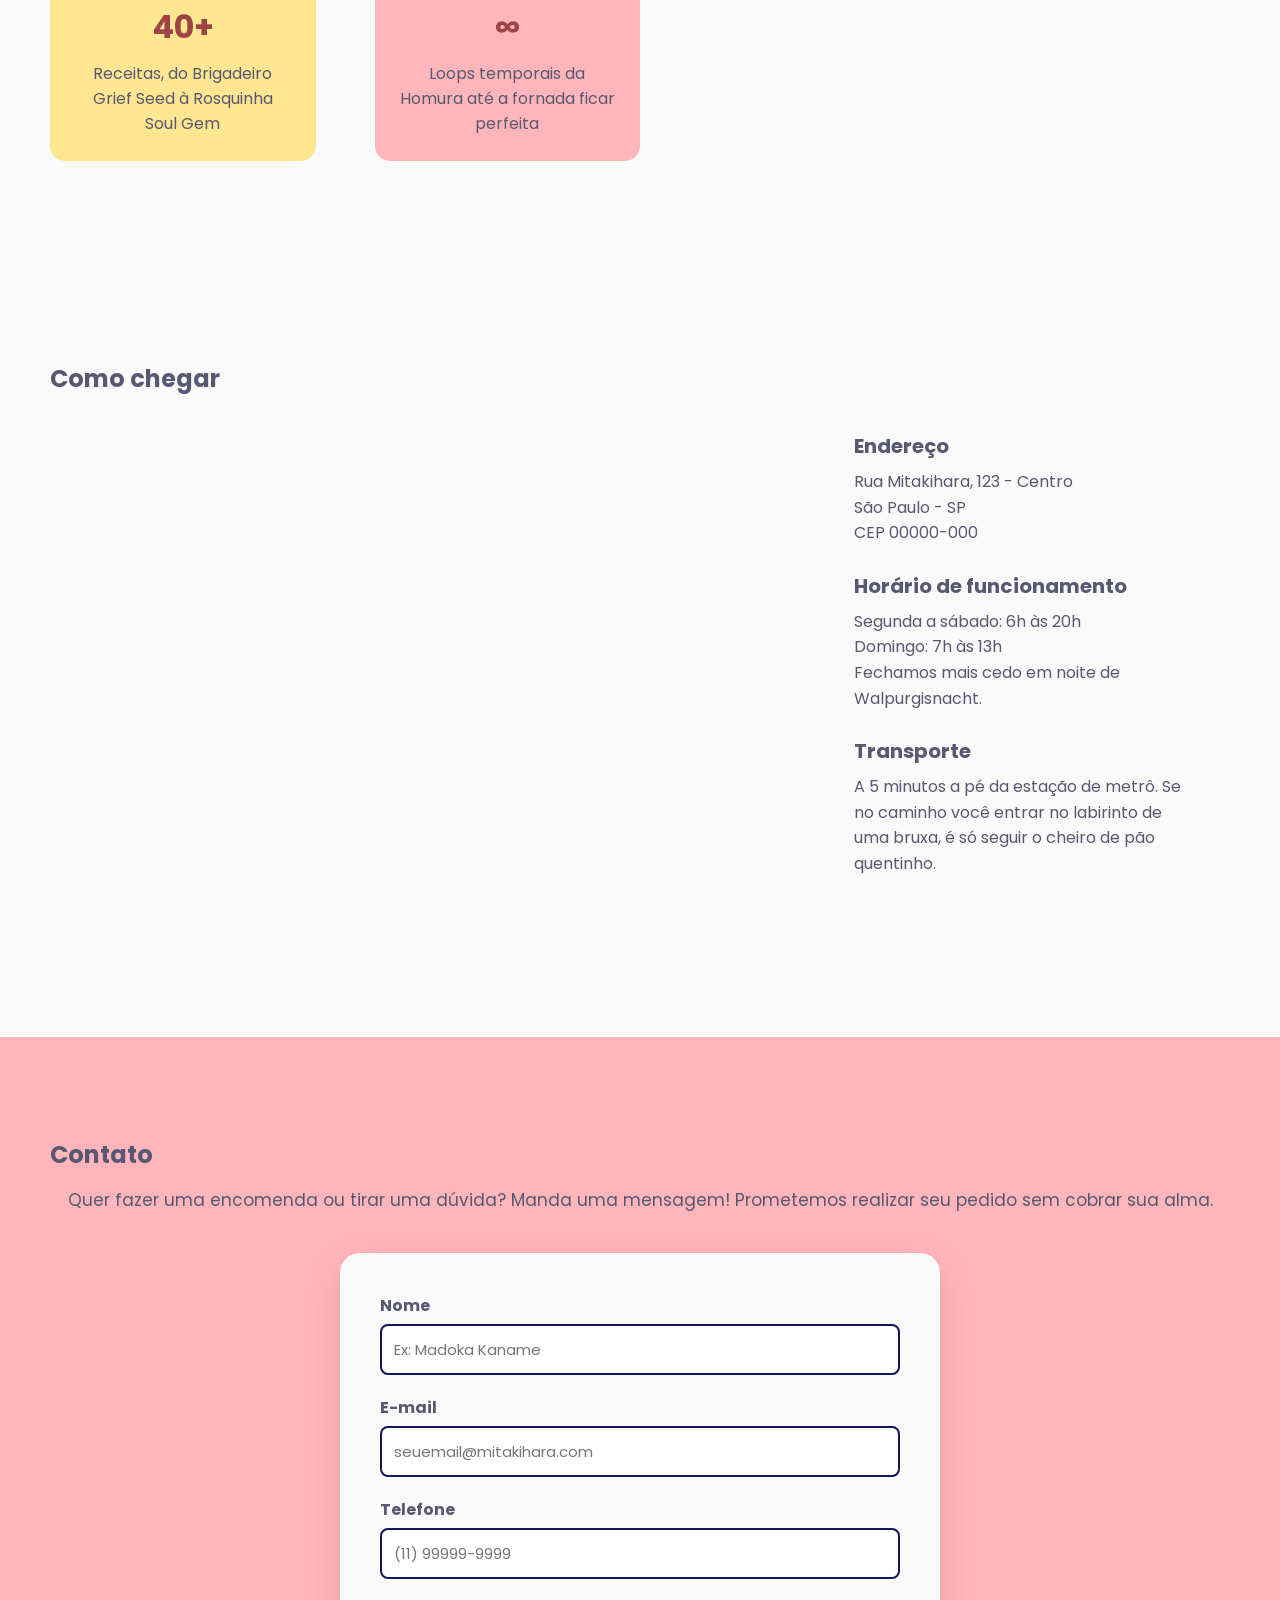
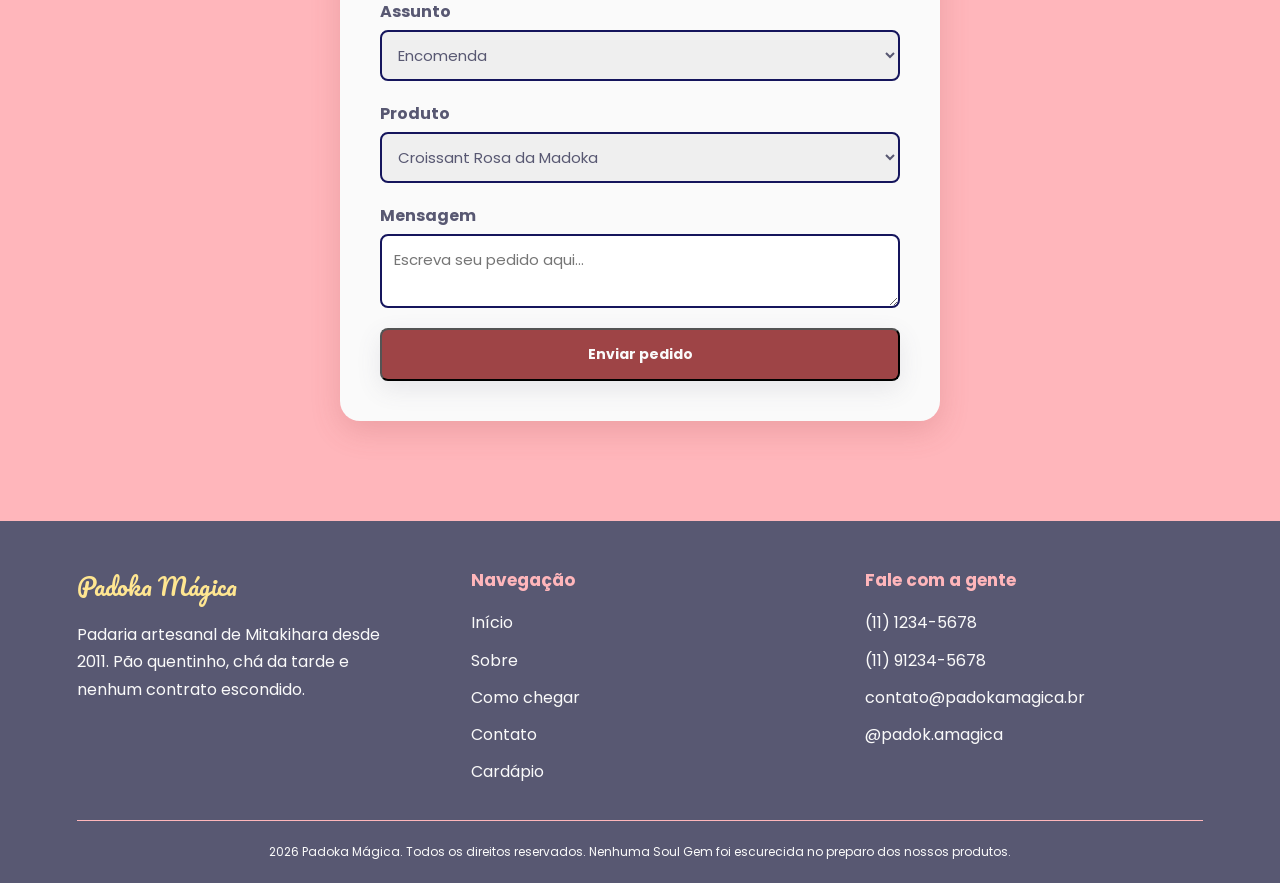
==== commit a8b7a681: "save" ====
--- a/index.html
+++ b/index.html
@@ -153,7 +153,11 @@
                 </select>
  
                 <label for="mensagem">Mensagem</label>
-                <textarea id="mensagem" name="mensagem" placeholder="Escreva seu pedido aqui..." required></textarea>
+                <textarea
+                id="mensagem"
+                name="mensagem"
+                placeholder="Escreva seu pedido aqui..."
+                required></textarea>
  
                 <button type="submit" class="botao botaoEnviar">Enviar pedido</button>
             </form>
@@ -174,7 +178,7 @@
                 <a href="./index.html#historia">Sobre</a>
                 <a href="./index.html#comoChegar">Como chegar</a>
                 <a href="./index.html#contato">Contato</a>
-                <a href="./index.html#cardapio">Cardápio</a>
+                <a href="./cardapio.html">Cardápio</a>
             </div>
             <div class="footerColuna">
                 <h3>Fale com a gente</h3>
--- a/css/home.css
+++ b/css/home.css
@@ -162,7 +162,7 @@
 
 .historiaconteudo {
   display: flex;   
-  allign-items: center;
+  align-items: center;
   gap: 50px;
 }
 
@@ -206,11 +206,51 @@
 }
 
 .cardAzul {
-    background-color: var(--cor-azul);
+    background-color: #95d5ee;
 }
 
 .cardAmarelo {
     background-color: var(--cor-amarela);
+}
+
+.comoChegar {
+padding: 100px 50px;
+background-color: var(cor-azul);
+ }
+
+.comoChegarConteudo{
+display: flex;
+gap: 40px;
+}
+
+.mapa{
+width: 90%;
+}
+
+.mapa iframe {
+display: block;
+width: 100%;
+height: 420px;
+border: 5px solid var(-cor-branca);
+border-radius: 15px;
+}
+
+.infoEndereco {
+width: 48%;
+padding: 35px;
+background-color: var(--cor-branca);
+border-radius: 15px;
+}
+
+.infoEndereco h3{
+margin-bottom: 8px;
+font-size: 20px;
+color: (var-cor-vermelho);
+}
+
+.infoEndereco p {
+margin-bottom: 25px;
+Line-height: 1.6;
 }
 
 .mapa iframe {
